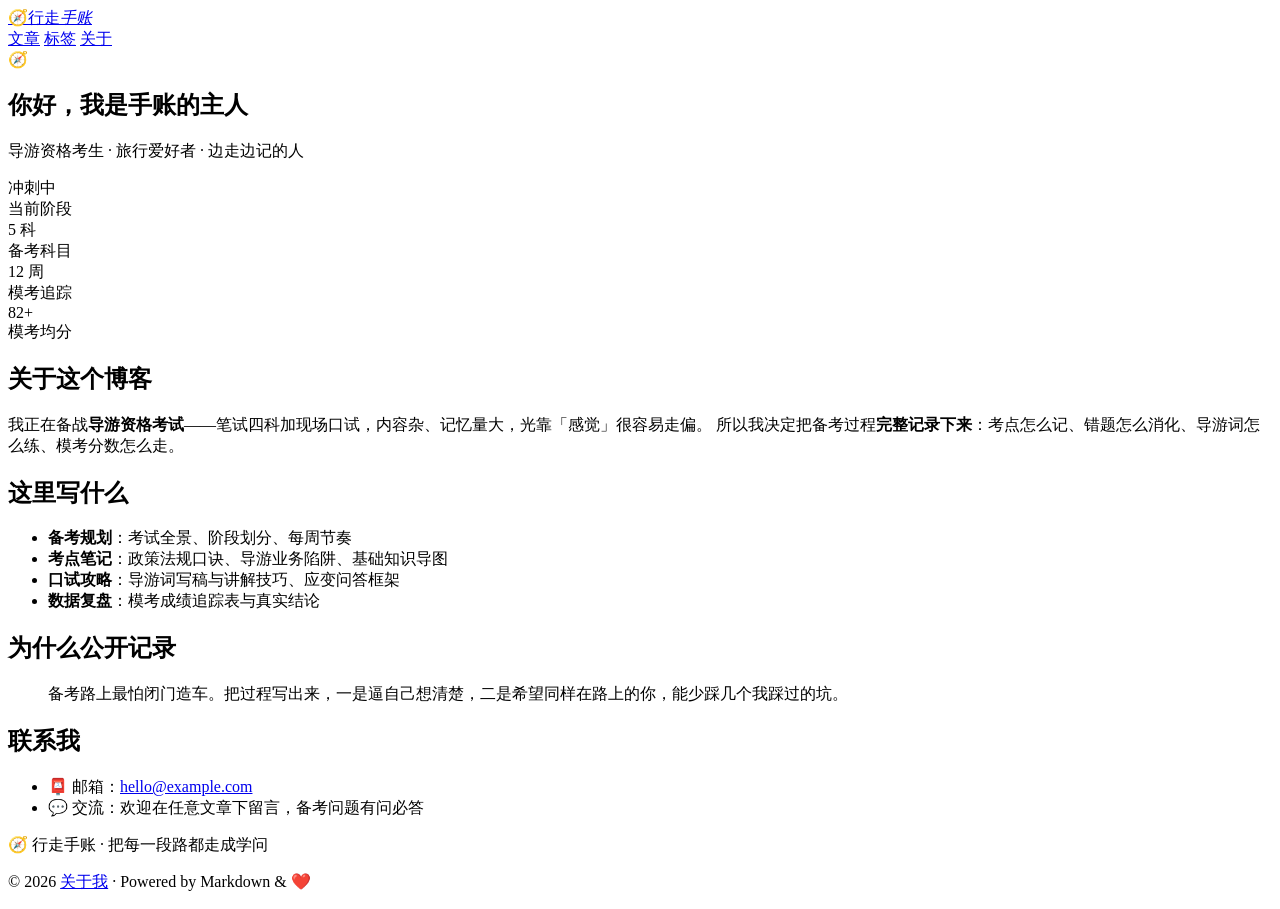
==== about.html @ 9ee25b57 "deploy: add about.html" ====
<!DOCTYPE html>
<html lang="zh-CN">
<head>
  <meta charset="UTF-8" />
  <meta name="viewport" content="width=device-width, initial-scale=1.0" />
  <title>关于我 · 行走手账</title>
  <link rel="stylesheet" href="assets/style.css" />
  <link rel="icon" href="data:image/svg+xml,<svg xmlns='http://www.w3.org/2000/svg' viewBox='0 0 100 100'><text y='.9em' font-size='90'>🧭</text></svg>" />
</head>
<body>
  <header class="site-header">
    <div class="container nav">
      <a class="logo" href="index.html"><span class="icon">🧭</span>行走<em>手账</em></a>
      <nav class="nav-links">
        <a href="index.html">文章</a>
        <a href="tags.html">标签</a>
        <a href="about.html" class="active">关于</a>
      </nav>
    </div>
  </header>

  <section class="about-hero">
    <div class="avatar">🧭</div>
    <h1>你好，我是手账的主人</h1>
    <p style="color: var(--text-dim);">导游资格考生 · 旅行爱好者 · 边走边记的人</p>
  </section>

  <main class="about-body">
    <div class="stat-grid">
      <div class="stat-card"><div class="num">冲刺中</div><div class="label">当前阶段</div></div>
      <div class="stat-card"><div class="num">5 科</div><div class="label">备考科目</div></div>
      <div class="stat-card"><div class="num">12 周</div><div class="label">模考追踪</div></div>
      <div class="stat-card"><div class="num">82+</div><div class="label">模考均分</div></div>
    </div>

    <div class="markdown-body">
      <h2>关于这个博客</h2>
      <p>
        我正在备战<strong>导游资格考试</strong>——笔试四科加现场口试，内容杂、记忆量大，光靠「感觉」很容易走偏。
        所以我决定把备考过程<strong>完整记录下来</strong>：考点怎么记、错题怎么消化、导游词怎么练、模考分数怎么走。
      </p>
      <h2>这里写什么</h2>
      <ul>
        <li><strong>备考规划</strong>：考试全景、阶段划分、每周节奏</li>
        <li><strong>考点笔记</strong>：政策法规口诀、导游业务陷阱、基础知识导图</li>
        <li><strong>口试攻略</strong>：导游词写稿与讲解技巧、应变问答框架</li>
        <li><strong>数据复盘</strong>：模考成绩追踪表与真实结论</li>
      </ul>
      <h2>为什么公开记录</h2>
      <blockquote>
        <p>备考路上最怕闭门造车。把过程写出来，一是逼自己想清楚，二是希望同样在路上的你，能少踩几个我踩过的坑。</p>
      </blockquote>
      <h2>联系我</h2>
      <ul>
        <li>📮 邮箱：<a href="mailto:hello@example.com">hello@example.com</a></li>
        <li>💬 交流：欢迎在任意文章下留言，备考问题有问必答</li>
      </ul>
    </div>
  </main>

  <footer class="site-footer">
    <div class="container">
      <p>🧭 行走手账 · 把每一段路都走成学问</p>
      <p>© 2026 <a href="about.html">关于我</a> · Powered by Markdown &amp; ❤️</p>
    </div>
  </footer>
</body>
</html>
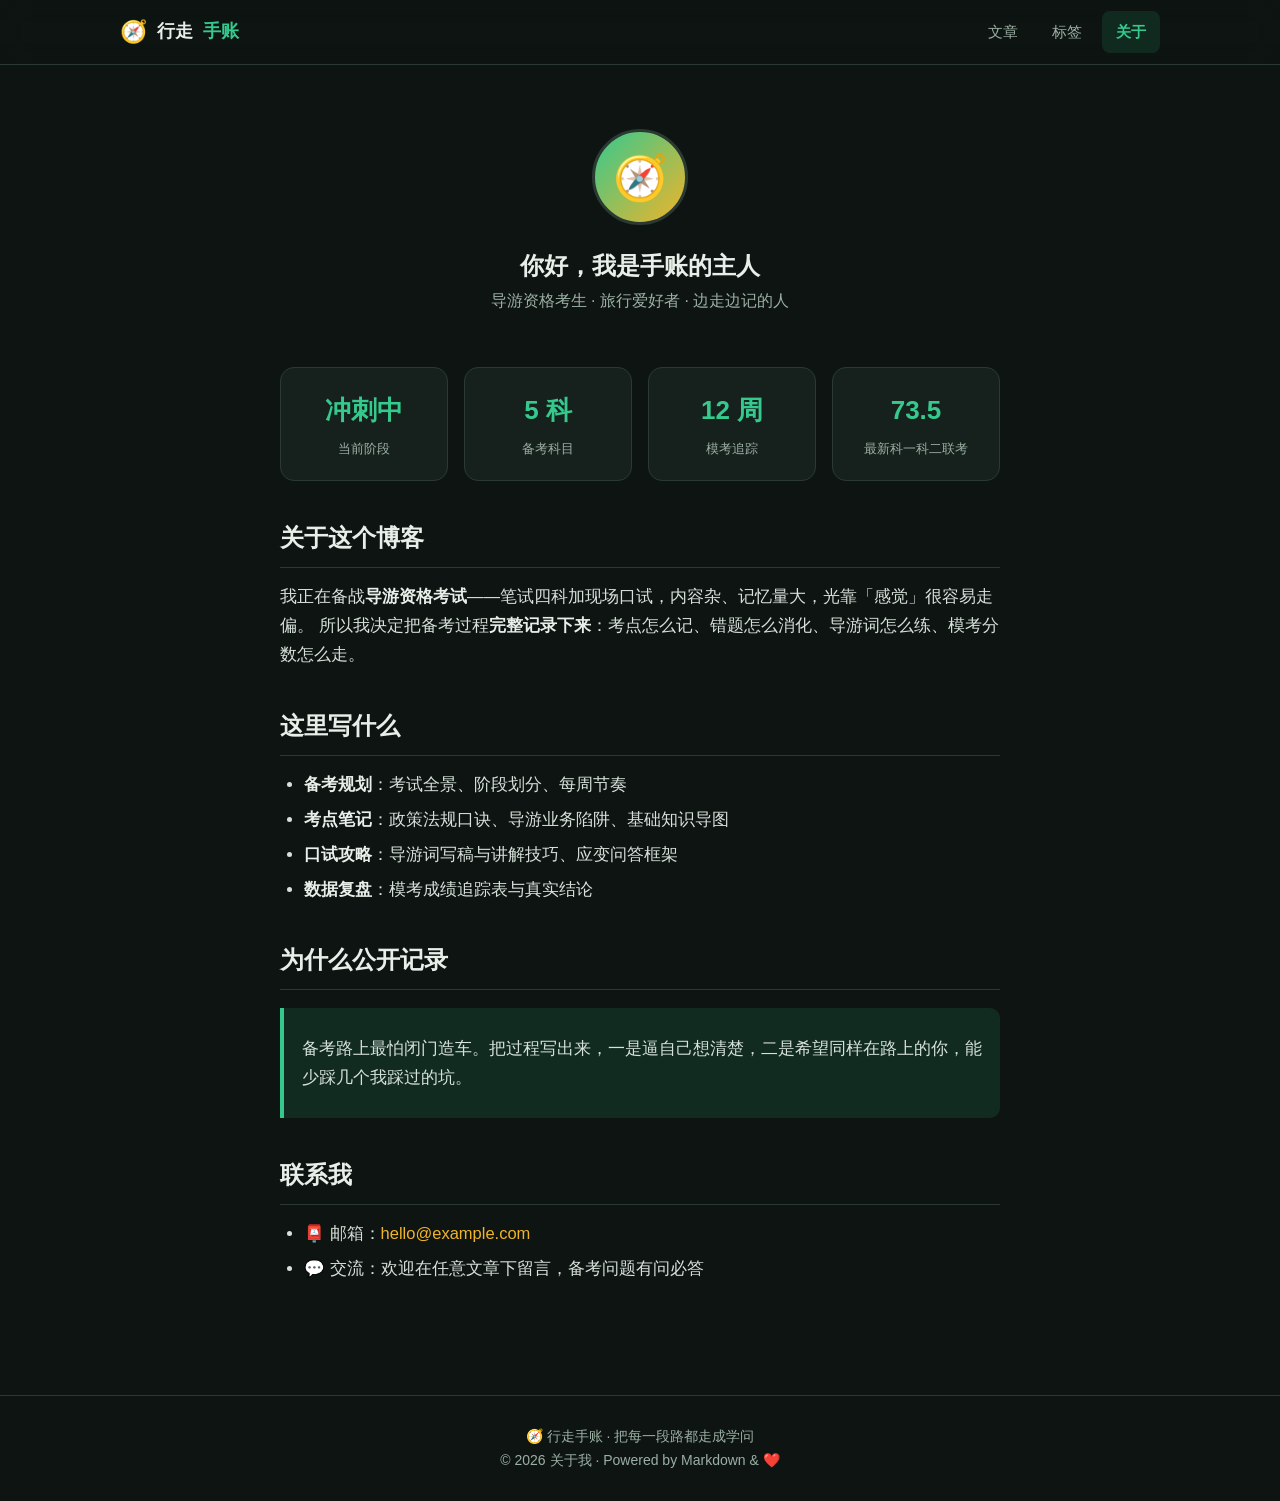
==== commit 2d49f518: "update: 关于页最新联考成绩" ====
--- a/about.html
+++ b/about.html
@@ -30,7 +30,7 @@
       <div class="stat-card"><div class="num">冲刺中</div><div class="label">当前阶段</div></div>
       <div class="stat-card"><div class="num">5 科</div><div class="label">备考科目</div></div>
       <div class="stat-card"><div class="num">12 周</div><div class="label">模考追踪</div></div>
-      <div class="stat-card"><div class="num">82+</div><div class="label">模考均分</div></div>
+      <div class="stat-card"><div class="num">73.5</div><div class="label">最新科一科二联考</div></div>
     </div>
 
     <div class="markdown-body">
--- a/assets/style.css
+++ b/assets/style.css
@@ -0,0 +1,197 @@
+/* ============ 导游备考记 · 全站样式 ============ */
+:root {
+  --bg: #0e1412;
+  --bg-card: #16201c;
+  --bg-card-hover: #1c2822;
+  --border: #2a3a33;
+  --text: #e8efe9;
+  --text-dim: #9bb0a4;
+  --accent: #35c98e;
+  --accent-soft: rgba(53, 201, 142, 0.12);
+  --accent2: #f0b429;
+  --radius: 14px;
+  --maxw: 1080px;
+  --font: "PingFang SC", "Microsoft YaHei", "Noto Sans SC", -apple-system, sans-serif;
+}
+
+* { margin: 0; padding: 0; box-sizing: border-box; }
+
+body {
+  font-family: var(--font);
+  background: var(--bg);
+  color: var(--text);
+  line-height: 1.75;
+  -webkit-font-smoothing: antialiased;
+}
+
+a { color: var(--accent2); text-decoration: none; }
+a:hover { text-decoration: underline; }
+
+.container { max-width: var(--maxw); margin: 0 auto; padding: 0 20px; }
+
+/* ---------- 顶部导航 ---------- */
+.site-header {
+  position: sticky; top: 0; z-index: 100;
+  background: rgba(14, 20, 18, 0.85);
+  backdrop-filter: blur(12px);
+  border-bottom: 1px solid var(--border);
+}
+.nav {
+  display: flex; align-items: center; justify-content: space-between;
+  height: 64px;
+}
+.logo { display: flex; align-items: center; gap: 10px; font-weight: 700; font-size: 18px; color: var(--text); }
+.logo:hover { text-decoration: none; }
+.logo .icon { font-size: 22px; }
+.logo em { color: var(--accent); font-style: normal; }
+.nav-links { display: flex; gap: 6px; }
+.nav-links a {
+  color: var(--text-dim); padding: 8px 14px; border-radius: 8px;
+  font-size: 15px; transition: all 0.2s;
+}
+.nav-links a:hover { color: var(--text); background: var(--bg-card); text-decoration: none; }
+.nav-links a.active { color: var(--accent); background: var(--accent-soft); font-weight: 600; }
+
+/* ---------- Hero ---------- */
+.hero {
+  padding: 72px 0 56px;
+  background:
+    radial-gradient(600px 300px at 85% 10%, rgba(53, 201, 142, 0.16), transparent),
+    radial-gradient(500px 260px at 10% 90%, rgba(240, 180, 41, 0.1), transparent);
+}
+.hero h1 { font-size: 38px; line-height: 1.3; margin-bottom: 16px; }
+.hero h1 em { color: var(--accent); font-style: normal; }
+.hero p { color: var(--text-dim); max-width: 640px; font-size: 17px; }
+.hero .meta-row { display: flex; gap: 12px; margin-top: 24px; flex-wrap: wrap; }
+.chip {
+  background: var(--bg-card); border: 1px solid var(--border);
+  padding: 6px 14px; border-radius: 999px; font-size: 13px; color: var(--text-dim);
+}
+
+/* ---------- 文章列表 ---------- */
+.section-title {
+  font-size: 22px; margin: 40px 0 20px;
+  display: flex; align-items: center; gap: 10px;
+}
+.section-title::before { content: ""; width: 4px; height: 22px; background: var(--accent); border-radius: 2px; }
+
+.post-list { display: grid; grid-template-columns: repeat(auto-fill, minmax(320px, 1fr)); gap: 20px; padding-bottom: 60px; }
+.post-card {
+  background: var(--bg-card); border: 1px solid var(--border);
+  border-radius: var(--radius); padding: 24px;
+  display: flex; flex-direction: column; gap: 12px;
+  transition: all 0.25s ease; position: relative;
+}
+.post-card:hover { transform: translateY(-4px); background: var(--bg-card-hover); border-color: rgba(53, 201, 142, 0.45); }
+.post-card .cover {
+  height: 130px; border-radius: 10px;
+  display: flex; align-items: center; justify-content: center;
+  font-size: 44px;
+  background: linear-gradient(135deg, rgba(53, 201, 142, 0.18), rgba(240, 180, 41, 0.12));
+  border: 1px solid var(--border);
+}
+.post-card h3 { font-size: 18px; line-height: 1.45; }
+.post-card h3 a { color: var(--text); }
+.post-card h3 a::after { content: ""; position: absolute; inset: 0; }
+.post-card .excerpt { color: var(--text-dim); font-size: 14px; flex: 1; }
+.post-card .post-meta { font-size: 13px; color: var(--text-dim); display: flex; align-items: center; gap: 10px; }
+
+/* ---------- 标签 ---------- */
+.tag {
+  display: inline-block; padding: 3px 12px; border-radius: 999px;
+  font-size: 12.5px; background: var(--accent-soft); color: var(--accent);
+  border: 1px solid rgba(53, 201, 142, 0.3); position: relative; z-index: 2;
+}
+a.tag:hover { background: var(--accent); color: #0e1412; text-decoration: none; }
+.tag-cloud { display: flex; flex-wrap: wrap; gap: 12px; padding: 10px 0 50px; }
+.tag-cloud .tag { font-size: 15px; padding: 8px 20px; }
+
+/* ---------- 文章详情 ---------- */
+.article-wrap {
+  max-width: 780px; margin: 0 auto; padding: 48px 20px 80px;
+}
+.article-header h1 { font-size: 32px; line-height: 1.4; margin: 14px 0; }
+.article-header .post-meta { justify-content: flex-start; }
+.back-link { font-size: 14px; color: var(--text-dim); }
+.back-link:hover { color: var(--accent); }
+
+.markdown-body { margin-top: 32px; font-size: 16.5px; }
+.markdown-body h2 {
+  font-size: 24px; margin: 36px 0 14px; padding-bottom: 8px;
+  border-bottom: 1px solid var(--border);
+}
+.markdown-body h3 { font-size: 19px; margin: 26px 0 10px; }
+.markdown-body p { margin: 14px 0; color: #d6e2d9; }
+.markdown-body ul, .markdown-body ol { padding-left: 24px; margin: 12px 0; color: #d6e2d9; }
+.markdown-body li { margin: 6px 0; }
+.markdown-body blockquote {
+  margin: 18px 0; padding: 12px 18px;
+  border-left: 4px solid var(--accent);
+  background: var(--accent-soft); border-radius: 0 10px 10px 0;
+  color: var(--text);
+}
+.markdown-body code {
+  background: #22302a; padding: 2px 7px; border-radius: 6px;
+  font-size: 14px; font-family: "JetBrains Mono", Consolas, monospace;
+  color: #ffd166;
+}
+.markdown-body pre {
+  background: #101815; border: 1px solid var(--border);
+  padding: 18px; border-radius: 10px; overflow-x: auto; margin: 18px 0;
+}
+.markdown-body pre code { background: transparent; padding: 0; color: #c8e0d2; line-height: 1.7; }
+.markdown-body table { width: 100%; border-collapse: collapse; margin: 18px 0; font-size: 15px; }
+.markdown-body th, .markdown-body td { border: 1px solid var(--border); padding: 10px 14px; text-align: left; }
+.markdown-body th { background: var(--bg-card); color: var(--text); }
+.markdown-body td { color: #d6e2d9; }
+.markdown-body hr { border: none; border-top: 1px solid var(--border); margin: 30px 0; }
+.markdown-body strong { color: var(--text); }
+
+.article-footer {
+  margin-top: 48px; padding-top: 24px; border-top: 1px solid var(--border);
+  display: flex; justify-content: space-between; align-items: center; gap: 16px; flex-wrap: wrap;
+}
+.article-footer .next-link { font-size: 15px; }
+
+/* ---------- 关于页 ---------- */
+.about-hero { text-align: center; padding: 64px 0 20px; }
+.avatar {
+  width: 96px; height: 96px; border-radius: 50%; margin: 0 auto 20px;
+  background: linear-gradient(135deg, var(--accent), var(--accent2));
+  display: flex; align-items: center; justify-content: center; font-size: 44px;
+  border: 3px solid var(--border);
+}
+.about-body { max-width: 720px; margin: 0 auto; padding-bottom: 80px; }
+.stat-grid { display: grid; grid-template-columns: repeat(auto-fit, minmax(140px, 1fr)); gap: 16px; margin: 32px 0; }
+.stat-card {
+  background: var(--bg-card); border: 1px solid var(--border); border-radius: var(--radius);
+  padding: 20px; text-align: center;
+}
+.stat-card .num { font-size: 26px; font-weight: 700; color: var(--accent); }
+.stat-card .label { font-size: 13px; color: var(--text-dim); margin-top: 4px; }
+
+/* ---------- 过滤条 ---------- */
+.filter-bar { display: flex; gap: 10px; flex-wrap: wrap; margin: 24px 0; }
+.filter-btn {
+  background: var(--bg-card); border: 1px solid var(--border); color: var(--text-dim);
+  padding: 7px 16px; border-radius: 999px; font-size: 14px; cursor: pointer;
+  font-family: var(--font); transition: all 0.2s;
+}
+.filter-btn:hover { color: var(--text); border-color: var(--accent); }
+.filter-btn.active { background: var(--accent); border-color: var(--accent); color: #0e1412; }
+
+.empty-tip { color: var(--text-dim); text-align: center; padding: 60px 0; grid-column: 1 / -1; }
+
+/* ---------- 页脚 ---------- */
+.site-footer {
+  border-top: 1px solid var(--border); padding: 28px 0; margin-top: 20px;
+  color: var(--text-dim); font-size: 14px; text-align: center;
+}
+.site-footer a { color: var(--text-dim); }
+.site-footer a:hover { color: var(--accent); }
+
+@media (max-width: 640px) {
+  .hero h1 { font-size: 28px; }
+  .nav-links a { padding: 8px 9px; font-size: 14px; }
+  .article-header h1 { font-size: 25px; }
+}
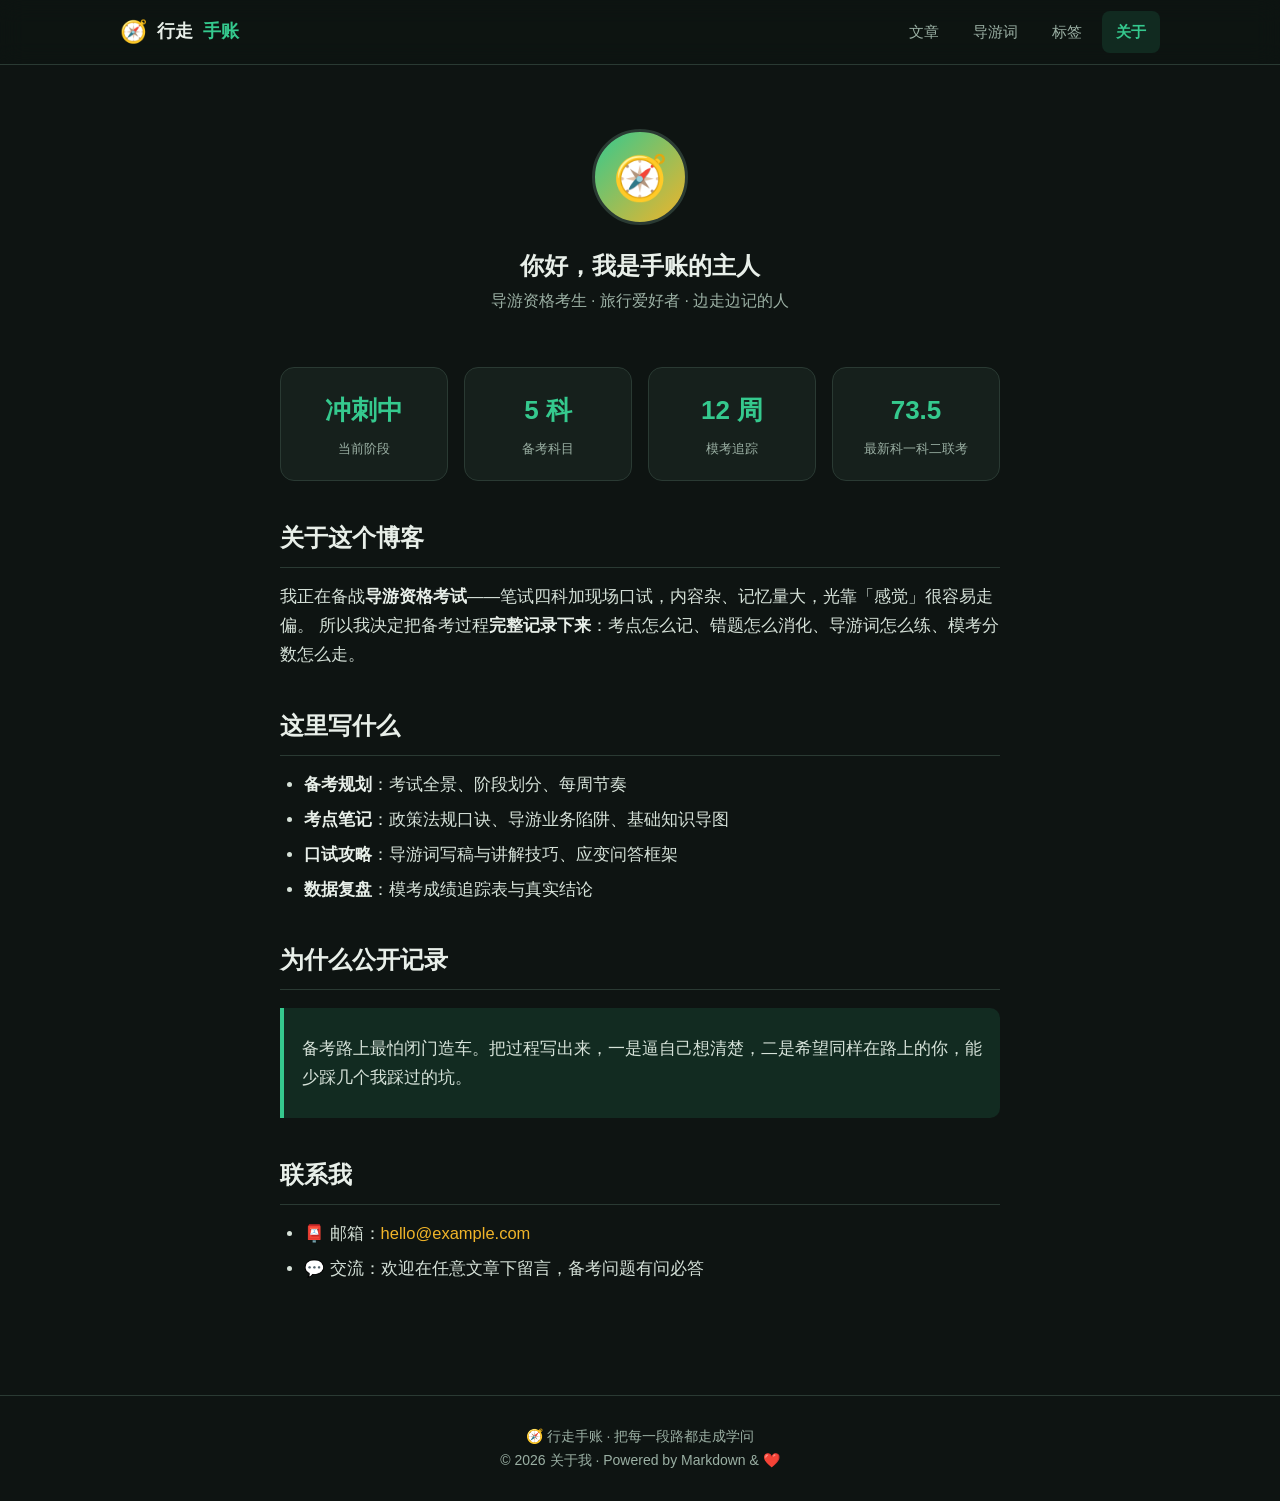
==== commit 14efe703: "add: 黑山谷导游词练习稿页面" ====
--- a/about.html
+++ b/about.html
@@ -13,6 +13,7 @@
       <a class="logo" href="index.html"><span class="icon">🧭</span>行走<em>手账</em></a>
       <nav class="nav-links">
         <a href="index.html">文章</a>
+        <a href="script.html">导游词</a>
         <a href="tags.html">标签</a>
         <a href="about.html" class="active">关于</a>
       </nav>
